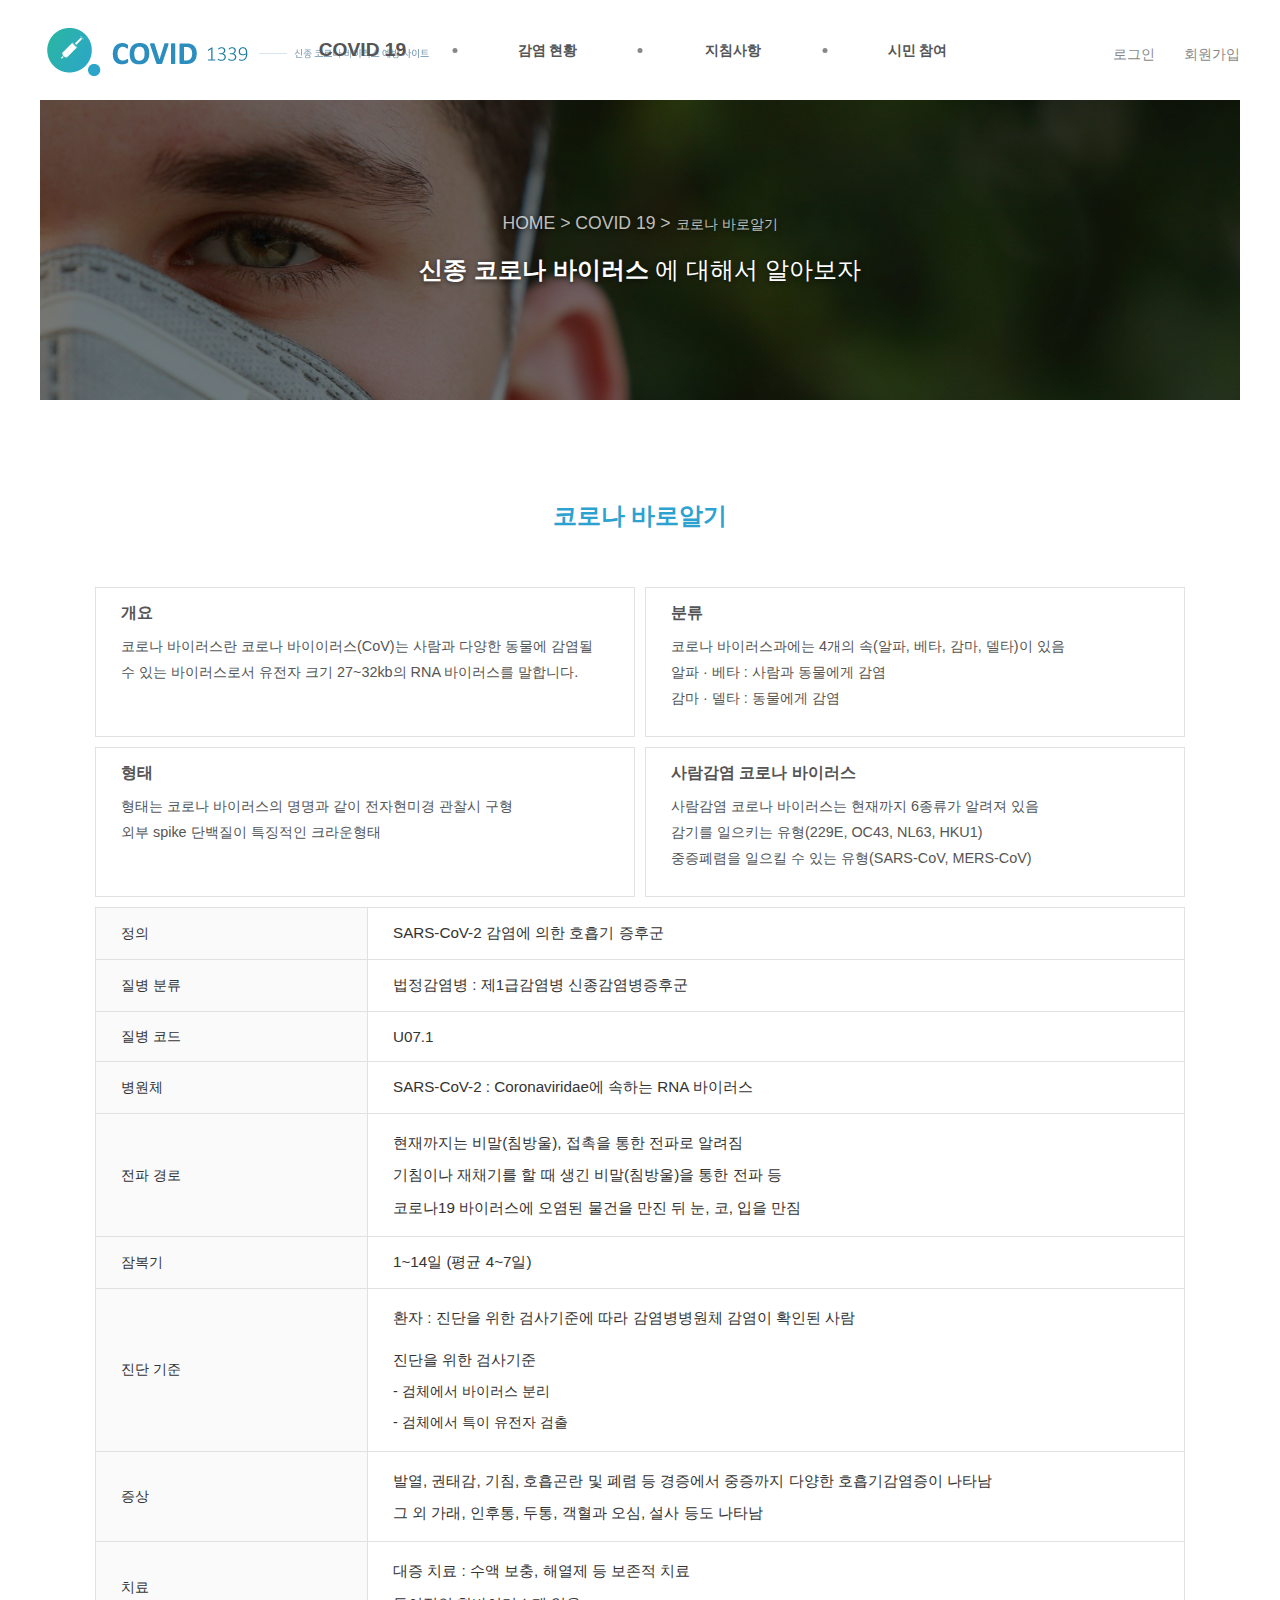
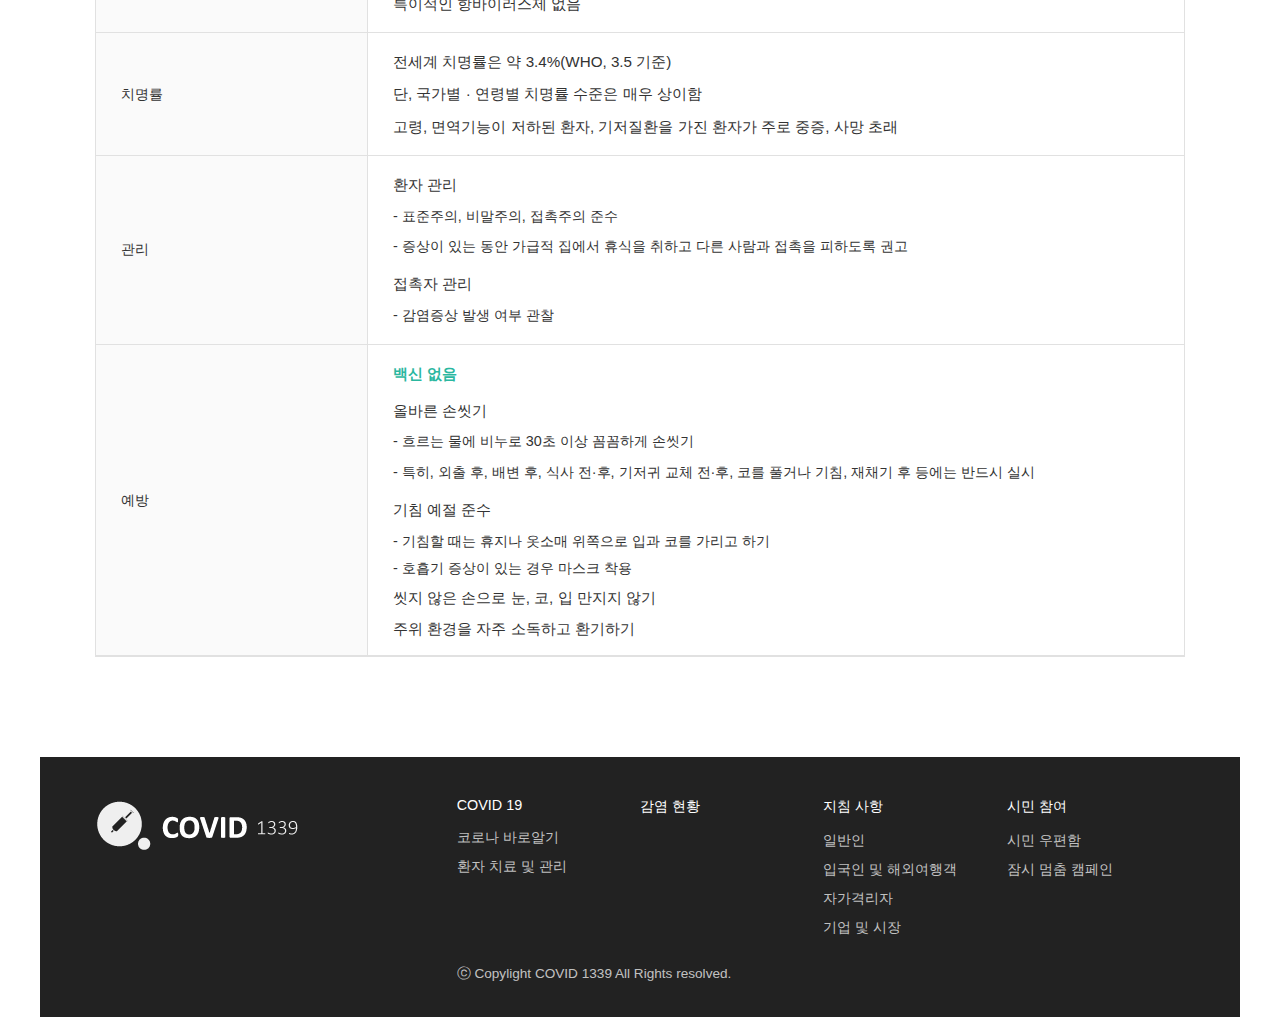
==== sub1.html @ 8b65b6c4 "add sub pages" ====
<!--
    # 디자인 콘셉
    가독성이 높고 세련된 디자인

-->


<!DOCTYPE html>
<html lang="en">
<head>
    <meta charset="UTF-8">
    <meta name="viewport" content="width=device-width, initial-scale=1.0">
    <title>COVID 1339 | 신종 코로나 바이러스</title>
    <link rel="stylesheet" href="css/style.css">
    <link rel="icon" href="images/Slogo.png">
</head>
<body>
    <!-- HEADER -->
    <header class="index">
        <div class="wrap h-100 d-flex justify-content-between align-items-center">
            <a class="logo" href="index.html">
                <img src="./images/logo.png" alt="COVID 1339">
            </a>
            <nav class="position-center">
                <div class="nav-item">
                    <a href="sub1.html" class="fx-3">COVID 19</a>
                    <div class="sub">
                        <a href="sub1.html">코로나 바로알기</a>
                        <a href="sub2.html">환자 치료 및 관리</a>
                    </div>
                </div>
                <div class="nav-circle"></div>
                <div class="nav-item">
                    <a href="#">감염 현황</a>
                </div>
                <div class="nav-circle"></div>
                <div class="nav-item">
                    <a href="#">지침사항</a>
                    <div class="sub">
                        <a href="#">일반인</a>
                        <a href="#">입국인 및 해외여행객</a>
                        <a href="#">자가격리자</a>
                        <a href="#">기업 및 시장</a>
                    </div>
                </div>
                <div class="nav-circle"></div>
                <div class="nav-item">
                    <a href="#">시민 참여</a>
                    <div class="sub">
                        <a href="#">시민 우편함</a>
                        <a href="#">잠시 멈춤 캠페인</a>
                    </div>
                </div>
            </nav>
            <div class="auth-area text-white fx-n2">
                <a href="#" class="mr-4">로그인</a>
                <a href="#">회원가입</a>
            </div>
        </div>
    </header>
    <!-- /HEADER -->
    <div class="wrap">
        <!-- VISUAL -->
        <div class="visual sub">
            <div class="images">
                <img class="fit-cover" src="./images/visual-md-1.png" alt="image">
            </div>
            <div class="position-center text-center">
                <p class="text-pale-white fx-2 text-shadow">HOME > COVID 19 > <span class="fx-n2 text-pale-white">코로나 바로알기</span></p>
                <p class="text-white font-weight-lighter fx-5 mt-2 text-shadow">
                    <span class="font-weight-bold text-white fx-5">신종 코로나 바이러스</span>
                    에 대해서 알아보자
                </p>
            </div>
        </div>
        <!-- /VISUAL -->
        <!-- ABOUT -->
        <div class="about">
            <div class="container padding">
                <div>
                    <div class="fx-5 text-black text-center">
                        <span class="font-weight-bolder text-blue">코로나 바로알기</span>
                    </div>
                    <div class="mt-5 row">
                        <div class="col-6 p-1">
                            <div class="border border-pale-white py-3 px-4 hx-150">
                                <span class="fx-1 text-pale-black font-weight-bold">개요</span>
                                <p class="text-pale-black fx-n2 mt-2 mb-3">
                                    코로나 바이러스란 코로나 바이이러스(CoV)는 사람과 다양한 동물에 감염될 수 있는 
                                    바이러스로서 유전자 크기 27~32kb의 RNA 바이러스를 말합니다.
                                </p>
                            </div>
                        </div>
                        <div class="col-6 p-1">
                            <div class="border border-pale-white py-3 px-4 hx-150">
                                <span class="fx-1 text-pale-black font-weight-bold">분류</span>
                                <p class="text-pale-black fx-n2 mt-2">코로나 바이러스과에는 4개의 속(알파, 베타, 감마, 델타)이 있음</p>
                                <p class="text-pale-black fx-n2">알파 · 베타 : 사람과 동물에게 감염</p>
                                <p class="text-pale-black fx-n2">감마 · 델타 : 동물에게 감염</p>
                            </div>
                        </div>
                        <div class="col-6 p-1">
                            <div class="border border-pale-white py-3 px-4 hx-150">
                                <span class="fx-1 text-pale-black font-weight-bold">형태</span>
                                <p class="text-pale-black fx-n2 mt-2">형태는 코로나 바이러스의 명명과 같이 전자현미경 관찰시 구형</p>
                                <p class="text-pale-black fx-n2">외부 spike 단백질이 특징적인 크라운형태</p>
                            </div>
                        </div>
                        <div class="col-6 p-1">
                            <div class="border border-pale-white py-3 px-4 hx-150">
                                <span class="fx-1 text-pale-black font-weight-bold">사람감염 코로나 바이러스</span>
                                <p class="text-pale-black fx-n2 mt-2">사람감염 코로나 바이러스는 현재까지 6종류가 알려져 있음</p>
                                <p class="text-pale-black fx-n2">감기를 일으키는 유형(229E, OC43, NL63, HKU1)</p>
                                <p class="text-pale-black fx-n2">중증폐렴을 일으킬 수 있는 유형(SARS-CoV, MERS-CoV)</p>
                            </div>
                        </div>
                    </div>
                </div>
                <div class="row mt-1 mx-1 border border-pale-white">
                    <div class="bg-muted fx-n2 col-3 py-3 px-4 border-pale-white d-flex align-items-center border-bottom border-right text-center">정의</div>
                    <div class="fx-n1 col-9 py-3 px-4 border-pale-white d-flex align-items-center border-bottom">SARS-CoV-2 감염에 의한 호흡기 증후군</div>
                    <div class="bg-muted fx-n2 col-3 py-3 px-4 border-pale-white d-flex align-items-center border-bottom border-right text-center">질병 분류</div>
                    <div class="fx-n1 col-9 py-3 px-4 border-pale-white d-flex align-items-center border-bottom">법정감염병 : 제1급감염병 신종감염병증후군</div>
                    <div class="bg-muted fx-n2 col-3 py-3 px-4 border-pale-white d-flex align-items-center border-bottom border-right text-center">질병 코드</div>
                    <div class="fx-n1 col-9 py-3 px-4 border-pale-white d-flex align-items-center border-bottom">U07.1</div>
                    <div class="bg-muted fx-n2 col-3 py-3 px-4 border-pale-white d-flex align-items-center border-bottom border-right text-center">병원체</div>
                    <div class="fx-n1 col-9 py-3 px-4 border-pale-white d-flex align-items-center border-bottom">SARS-CoV-2 : Coronaviridae에 속하는 RNA 바이러스</div>
                    <div class="bg-muted fx-n2 col-3 py-3 px-4 border-pale-white d-flex align-items-center border-bottom border-right text-center">전파 경로</div>
                    <div class="fx-n1 col-9 py-3 px-4 border-pale-white d-flex align-items-center border-bottom">
                        <div>
                            <p>현재까지는 비말(침방울), 접촉을 통한 전파로 알려짐</p>
                            <p class="mt-1">기침이나 재채기를 할 때 생긴 비말(침방울)을 통한 전파 등</p>
                            <p class="mt-1">코로나19 바이러스에 오염된 물건을 만진 뒤 눈, 코, 입을 만짐</p>
                        </div>
                    </div>
                    <div class="bg-muted fx-n2 col-3 py-3 px-4 border-pale-white d-flex align-items-center border-bottom border-right text-center">잠복기</div>
                    <div class="fx-n1 col-9 py-3 px-4 border-pale-white d-flex align-items-center border-bottom">1~14일 (평균 4~7일)</div>
                    <div class="bg-muted fx-n2 col-3 py-3 px-4 border-pale-white d-flex align-items-center border-bottom border-right text-center">진단 기준</div>
                    <div class="fx-n1 col-9 py-3 px-4 border-pale-white d-flex align-items-center border-bottom">
                        <div>
                            <p>환자 : 진단을 위한 검사기준에 따라 감염병병원체 감염이 확인된 사람</p>
                            <p class="mt-3">진단을 위한 검사기준</p>
                            <p class="mt-1 fx-n2">- 검체에서 바이러스 분리</p>
                            <p class="mt-1 fx-n2">- 검체에서 특이 유전자 검출</p>
                        </div>
                    </div>
                    <div class="bg-muted fx-n2 col-3 py-3 px-4 border-pale-white d-flex align-items-center border-bottom border-right text-center">증상</div>
                    <div class="fx-n1 col-9 py-3 px-4 border-pale-white d-flex align-items-center border-bottom">
                        <div>
                            <p>발열, 권태감, 기침, 호흡곤란 및 폐렴 등 경증에서 중증까지 다양한 호흡기감염증이 나타남</p>
                            <p class="mt-1">그 외 가래, 인후통, 두통, 객혈과 오심, 설사 등도 나타남</p>
                        </div>
                    </div>
                    <div class="bg-muted fx-n2 col-3 py-3 px-4 border-pale-white d-flex align-items-center border-bottom border-right text-center">치료</div>
                    <div class="fx-n1 col-9 py-3 px-4 border-pale-white d-flex align-items-center border-bottom">
                        <div>
                            <p>대증 치료 : 수액 보충, 해열제 등 보존적 치료</p>
                            <p class="mt-1">특이적인 항바이러스제 없음</p>
                        </div>
                    </div>
                    <div class="bg-muted fx-n2 col-3 py-3 px-4 border-pale-white d-flex align-items-center border-bottom border-right text-center">치명률</div>
                    <div class="fx-n1 col-9 py-3 px-4 border-pale-white d-flex align-items-center border-bottom">
                        <div>
                            <p>전세계 치명률은 약 3.4%(WHO, 3.5 기준)</p>
                            <p class="mt-1">단, 국가별 · 연령별 치명률 수준은 매우 상이함</p>
                            <p class="mt-1">고령, 면역기능이 저하된 환자, 기저질환을 가진 환자가 주로 중증, 사망 초래</p>
                        </div>
                    </div>
                    <div class="bg-muted fx-n2 col-3 py-3 px-4 border-pale-white d-flex align-items-center border-bottom border-right text-center">관리</div>
                    <div class="fx-n1 col-9 py-3 px-4 border-pale-white d-flex align-items-center border-bottom">
                        <div>
                            <p>환자 관리</p>
                            <p class="fx-n2 mt-1">- 표준주의, 비말주의, 접촉주의 준수</p>
                            <p class="fx-n2 mt-1">- 증상이 있는 동안 가급적 집에서 휴식을 취하고 다른 사람과 접촉을 피하도록 권고</p>
                            <p class="mt-2">접촉자 관리</p>
                            <p class="fx-n2 mt-1">- 감염증상 발생 여부 관찰</p>
                        </div>
                    </div>
                    <div class="bg-muted fx-n2 col-3 py-3 px-4 border-pale-white d-flex align-items-center border-bottom border-right text-center">예방</div>
                    <div class="fx-n1 col-9 py-3 px-4 border-pale-white d-flex align-items-center border-bottom">
                        <div>
                            <p class="font-weight-bold text-green">백신 없음</p>
                            <p class="mt-2">올바른 손씻기</p>                        
                            <p class="mt-1 fx-n2">- 흐르는 물에 비누로 30초 이상 꼼꼼하게 손씻기</p>
                            <p class="mt-1 fx-n2">- 특히, 외출 후, 배변 후, 식사 전·후, 기저귀 교체 전·후, 코를 풀거나 기침, 재채기 후 등에는 반드시 실시</p>
                            <p class="mt-2">기침 예절 준수</p>
                            <p class="mt-1 fx-n2">- 기침할 때는 휴지나 옷소매 위쪽으로 입과 코를 가리고 하기</p>
                            <div class="mt-1 fx-n2">- 호흡기 증상이 있는 경우 마스크 착용</div>
                            <div class="mt-2">씻지 않은 손으로 눈, 코, 입 만지지 않기</div>
                            <div class="mt-2">주위 환경을 자주 소독하고 환기하기</div>
                        </div>
                    </div>
                </div>
            </div>
        </div>
        <!-- /ABOUT -->
        <!-- FOOTER -->
        <footer>
            <div class="container">
                <div class="row align-items-start">
                    <div class="col-4">
                        <img src="./images/Wlogo.png" alt="COVID 1339">
                    </div>
                    <div class="col-8">
                        <div class="d-flex fx-n2 text-pale-white">
                            <div class="col-3">
                                <div class="text-white">COVID 19</div>
                                <div class="text-pale-white mt-3"> 
                                    <a href="sub1.html">코로나 바로알기</a>
                                </div>
                                <div class="text-pale-white mt-2"> 
                                    <a href="sub2.html">환자 치료 및 관리</a>
                                </div>
                            </div>
                            <div class="col-3">
                                <div class="text-white">감염 현황</div>
                            </div>
                            <div class="col-3">
                                <div class="text-white">지침 사항</div>
                                <div class="text-pale-white mt-3"> 
                                    <a href="#">일반인</a>
                                </div>
                                <div class="text-pale-white mt-2"> 
                                    <a href="#">입국인 및 해외여행객</a>
                                </div>
                                <div class="text-pale-white mt-2"> 
                                    <a href="#">자가격리자</a>
                                </div>
                                <div class="text-pale-white mt-2"> 
                                    <a href="#">기업 및 시장</a>
                                </div>
                            </div>
                            <div class="col-3">
                                <div class="text-white">시민 참여</div>
                                <div class="text-pale-white mt-3"> 
                                    <a href="#">시민 우편함</a>
                                </div>
                                <div class="text-pale-white mt-2"> 
                                    <a href="#">잠시 멈춤 캠페인</a>
                                </div>
                            </div>
                        </div>
                        <p class="text-pale-white mt-4 fx-n3">ⓒ Copylight COVID 1339 All Rights resolved.</p>
                    </div>
                </div>
            </div>
        </footer>
        <!-- /FOOTER -->
    </div>
</body>
</html>
---- css/style.css ----
@charset "UTF-8";

* {
    margin: 0;
    padding: 0;
    box-sizing: border-box;
    font-family: "Calibri", "나눔고딕", sans-serif;
    color: #333;
}
ol, ul { list-style: none; }
a, label, button { cursor: pointer; }
a, a:hover { color: inherit; text-decoration: none; }
p { word-break: keep-all; line-height: 1.8em; }
hr { width: 100%; height: 1px; border: none; background: #ddd; }

.wrap { max-width: calc(100% - 80px); margin: 0 auto; }
.container { max-width: 1140px; margin: 0 auto; padding: 0 20px; }
.padding { padding-top: 100px; padding-bottom: 100px; }

/* HEADER */

header {
    width: 100%;
    height: 100px;
    z-index: 100;
    padding-top: 10px;
    background-color: #fff;
    position: relative;
}

nav {
    display: flex;
    align-items: center;
    height: 100%;
}

nav .nav-circle {
    width: 5px;
    height: 5px;
    border-radius: 50%;
    background: #888;
}

nav .nav-item {
    width: 180px;
    height: 100%;
    position: relative;
    display: flex;
    justify-content: center;
    align-items: center;
    cursor: pointer;
}

nav .nav-item > a {
    font-size: 0.9rem;
    color: #555;
    position: relative;
    transition: color 0.3s;
    font-weight: bold;
}

nav .nav-item > a::after {
    content: '';
    position: absolute;
    left: 50%;
    top: 100%;
    transform: translateX(-50%);
    width: 0;
    height: 2px;
    margin-top: 5px;
    background-color: #2ca2d1;
    transition: width 0.3s;
}

nav .sub {
    background-color: #fff;
    position: absolute;
    left: calc(50% - 90px);
    top: calc(100% + 20px);
    width: 100%;
    display: flex;
    flex-direction: column;
    transform: translateY(-20px);
    opacity: 0;
    pointer-events: none;
    transition: 0.2s;
}
nav .sub::before {
    content: '';
    position: absolute;
    left: 0;
    top: -20px;
    height: 20px;
    width: 100%;
}
nav .sub::after {
    content: '';
    position: absolute;
    left: 50%;
    top: -5px;
    z-index: -1;
    width: 10px;
    height: 10px;
    background-color: #fff;
    transform: rotate(45deg);
    transform-origin: center center;
}

nav .sub a {
    display: inline-block;
    width: 100%;
    height: 55px;
    line-height: 55px;
    font-size: 0.85rem;
    text-align: center;
    color: #555;
}
nav .sub a:not(:first-child) { border-top: 1px solid #eee; }

.nav-item:hover > a { color: #2ca2d1; }
.nav-item:hover > a::after { width: 100%; }
.nav-item:hover .sub {
    transform: translateY(0);
    opacity: 1;
    transition: 0.3s;
    pointer-events: all;
}
.sub a:hover {
    background-color: #f8f8f8;
    color: #2ca2d1;
}



.auth-area a {
    color: #888;
    font-size: 0.85rem;
}

.auth-area a:hover { color: #333; }

/* /HEADER */

/* VISUAL */
.visual {
    position: relative;
    width: 100%;
    height: 500px;
    overflow: hidden;
}

.visual.sub {
    height: 300px;
}

/* VISUAL - images */

.visual .images img::before {
    content: '';
    position: absolute;
    left: 0;
    top: 0;
    width: 100%;
    height: 100px;
    filter: blur(10px);
}

.visual .images, .visual .images img {
    position: absolute;
    width: 100%; height: 100%;
    left: 0; top: 0;
}

.visual .images {
    background-color: #000;
    filter: brightness(50%);
}

.visual .images img {
    object-fit: cover;
    object-position: center top;
}

/* VISUAL - texts */

.visual .texts {
    position: relative;
    left: 0;
    top: 50%;
    transform: translateY(-50%);
    text-align: center;
    height: 10rem;
    overflow: hidden;
}

.visual .text-group {
    position: absolute;
    width: 100%;
    height: 100%;
}

.visual p {
    line-height: 1.7em;
}

/* VISUAL - buttons */
.visual .buttons {
    width: calc(8px * 3 + 20px * 2);
    display: flex;
    justify-content: space-between;
    align-items: center;
    position: absolute;
    left: 50%;
    bottom: 50px;
    transform: translateX(-50%);
}

.visual .buttons button {
    position: relative;
    width: 8px;
    height: 8px;
    border-radius: 50%;
    border: 1px solid #fffa;
    background-color: transparent;
}

.visual .buttons button::after {
    content: '';
    position: absolute;
    left: 50%;
    top: 50%;
    transform: translate(-50%, -50%);
    width: 8px;
    height: 8px;
    border-radius: 50%;
    border: 1px solid #fffa;
    opacity: 0;
    transition: 0.4s;
}

.visual .buttons button.active {
    background-color: #fff;
    border: none;
}

.visual .buttons button.active::after {
    opacity: 1;
    width: 25px;
    height: 25px;
}

/* /VISUAL */

/* FOOTER */

footer {
    padding: 40px 0 30px;
    background-color: #222;
}

/* /FOOTER */


/* COMMON */
.pre-line { white-space: pre-line; }
.normal-line { white-space: normal; }

.fit-cover { object-fit: cover; }
.fit-contain { object-fit: contain; }

.float-left { float: left; }
.float-right { float: right; }
.clear-both { clear: both; }

.position-absolute { position: absolute; }
.position-relative { position: relative; }
.position-center { position: absolute; left: 50%; top: 50%; transform: translate(-50%, -50%) }

.d-none { display: none; }
.d-block { display: block; }
.d-inline-block { display: inline-block; }
.d-inline-flex { display: inline-flex; }

.d-flex { display: flex; }
.justify-content-center { justify-content: center; }
.justify-content-between { justify-content: space-between; }
.justify-content-around { justify-content: space-around; }
.align-items-start { align-items: flex-start; }
.align-items-center { align-items: center; }
.align-items-end { align-items: flex-end; }

.flex-wrap { flex-wrap : wrap; }
.flex-row-reverse { flex-direction: row-reverse; }
.flex-column { flex-direction: column; }

.flex-center {
    display: flex; justify-content: center; align-items: center;
}

.text-left { text-align: left; }
.text-center { text-align: center; }
.text-right { text-align: right; }

.text-shadow { text-shadow: 0 1px 5px #000a; }

.border { border: 1px solid; }
.border-top { border-top: 1px solid #555; }
.border-bottom { border-bottom: 1px solid #555; }
.border-left { border-left: 1px solid #555; }
.border-right { border-right: 1px solid #555; }

.bg-white { background-color: #fff; }
.bg-black { background-color: #333; }
.bg-pale-white { background-color: #fafafa; }
.bg-pale-black { background-color: #555; }
.bg-muted { background-color: #fafafa; }
.bg-blue { background-color: #2ca2d1; }
.bg-green { background-color: #2ab79f; }

.text-white { color: #fff; }
.text-black { color: #333; }
.text-pale-white { color: #fffb; }
.text-pale-black { color: #555; }
.text-muted { color: #aaa; }
.text-blue { color: #2ca2d1; }
.text-green { color: #2ab79f; }

.border-white { border-color: #fff; }
.border-black { border-color: #333; }
.border-pale-white { border-color: #e1e1e1; }
.border-pale-black { border-color: #555; }
.border-muted { border-color: #888; }
.border-blue { border-color: #2ca2d1; }
.border-green { border-color: #2ab79f; }

.font-weight-bolder { font-weight: bolder; }
.font-weight-bold { font-weight: bold; }
.font-weight-lighter { font-weight: lighter; }


.wx-30 { width: 30px; }
.wx-40 { width: 40px; }
.wx-50 { width: 50px; }
.wx-60 { width: 60px; }
.wx-80 { width: 80px; }
.wx-100 { width: 100px; }
.wx-200 { width: 200px; }
.wx-300 { width: 300px; }
.wx-400 { width: 400px; }
.wx-500 { width: 500px; }

.hx-30 { height: 30px; }
.hx-40 { height: 40px; }
.hx-50 { height: 50px; }
.hx-60 { height: 60px; }
.hx-80 { height: 80px; }
.hx-100 { height: 100px; }
.hx-150 { height: 150px; }
.hx-200 { height: 200px; }
.hx-300 { height: 300px; }
.hx-400 { height: 400px; }
.hx-500 { height: 500px; }

.w-100 { width: 100%; }
.h-100 { height: 100%; }

.fx-n4 { font-size: 0.8rem!important; }
.fx-n3 { font-size: 0.85rem!important; }
.fx-n2 { font-size: 0.9rem!important; }
.fx-n1 { font-size: 0.95rem!important; }

.fx-1 { font-size: 1rem!important; }
.fx-2 { font-size: 1.1rem!important; }
.fx-3 { font-size: 1.2rem!important; }
.fx-4 { font-size: 1.3rem!important; }
.fx-5 { font-size: 1.5rem!important; }
.fx-6 { font-size: 1.7rem!important; }
.fx-7 { font-size: 2rem!important; }
.fx-8 { font-size: 2.5rem!important; }
.fx-9 { font-size: 3rem!important; }


.m-0 { margin: 0!important; }
.m-1 { margin: 5px!important; }
.m-2 { margin: 10px!important; }
.m-3 { margin: 15px!important; }
.m-4 { margin: 25px!important; }
.m-5 { margin: 50px!important; }

.my-0 { margin-top: 0!important; margin-bottom: 0!important; }
.my-1 { margin-top: 5px!important; margin-bottom: 5px!important; }
.my-2 { margin-top: 10px!important; margin-bottom: 10px!important; }
.my-3 { margin-top: 15px!important; margin-bottom: 15px!important; }
.my-4 { margin-top: 25px!important; margin-bottom: 25px!important; }
.my-5 { margin-top: 50px!important; margin-bottom: 50px!important; }

.mx-auto { margin: 0 auto!important; }
.mx-0 { margin-right: 0!important; margin-left: 0!important; }
.mx-1 { margin-right: 5px!important; margin-left: 5px!important; }
.mx-2 { margin-right: 10px!important; margin-left: 10px!important; }
.mx-3 { margin-right: 15px!important; margin-left: 15px!important; }
.mx-4 { margin-right: 25px!important; margin-left: 25px!important; }
.mx-5 { margin-right: 50px!important; margin-left: 50px!important; }

.mt-0 { margin-top: 0!important; }
.mt-1 { margin-top: 5px!important; }
.mt-2 { margin-top: 10px!important; }
.mt-3 { margin-top: 15px!important; }
.mt-4 { margin-top: 25px!important; }
.mt-5 { margin-top: 50px!important; }

.ml-0 { margin-left: 0!important; }
.ml-1 { margin-left: 5px!important; }
.ml-2 { margin-left: 10px!important; }
.ml-3 { margin-left: 15px!important; }
.ml-4 { margin-left: 25px!important; }
.ml-5 { margin-left: 50px!important; }

.mb-0 { margin-bottom: 0!important; }
.mb-1 { margin-bottom: 5px!important; }
.mb-2 { margin-bottom: 10px!important; }
.mb-3 { margin-bottom: 15px!important; }
.mb-4 { margin-bottom: 25px!important; }
.mb-5 { margin-bottom: 50px!important; }

.mr-0 { margin-right: 0!important; }
.mr-1 { margin-right: 5px!important; }
.mr-2 { margin-right: 10px!important; }
.mr-3 { margin-right: 15px!important; }
.mr-4 { margin-right: 25px!important; }
.mr-5 { margin-right: 50px!important; }


.p-0 { padding: 0!important; }
.p-1 { padding: 5px!important; }
.p-2 { padding: 10px!important; }
.p-3 { padding: 15px!important; }
.p-4 { padding: 25px!important; }
.p-5 { padding: 50px!important; }

.py-0 { padding-top: 0!important; padding-bottom: 0!important; }
.py-1 { padding-top: 5px!important; padding-bottom: 5px!important; }
.py-2 { padding-top: 10px!important; padding-bottom: 10px!important; }
.py-3 { padding-top: 15px!important; padding-bottom: 15px!important; }
.py-4 { padding-top: 25px!important; padding-bottom: 25px!important; }
.py-5 { padding-top: 50px!important; padding-bottom: 50px!important; }

.px-auto { padding: 0 auto!important; }
.px-0 { padding-right: 0!important; padding-left: 0!important; }
.px-1 { padding-right: 5px!important; padding-left: 5px!important; }
.px-2 { padding-right: 10px!important; padding-left: 10px!important; }
.px-3 { padding-right: 15px!important; padding-left: 15px!important; }
.px-4 { padding-right: 25px!important; padding-left: 25px!important; }
.px-5 { padding-right: 50px!important; padding-left: 50px!important; }

.pt-0 { padding-top: 0!important; }
.pt-1 { padding-top: 5px!important; }
.pt-2 { padding-top: 10px!important; }
.pt-3 { padding-top: 15px!important; }
.pt-4 { padding-top: 25px!important; }
.pt-5 { padding-top: 50px!important; }

.pl-0 { padding-left: 0!important; }
.pl-1 { padding-left: 5px!important; }
.pl-2 { padding-left: 10px!important; }
.pl-3 { padding-left: 15px!important; }
.pl-4 { padding-left: 25px!important; }
.pl-5 { padding-left: 50px!important; }

.pb-0 { padding-bottom: 0!important; }
.pb-1 { padding-bottom: 5px!important; }
.pb-2 { padding-bottom: 10px!important; }
.pb-3 { padding-bottom: 15px!important; }
.pb-4 { padding-bottom: 25px!important; }
.pb-5 { padding-bottom: 50px!important; }

.pr-0 { padding-right: 0!important; }
.pr-1 { padding-right: 5px!important; }
.pr-2 { padding-right: 10px!important; }
.pr-3 { padding-right: 15px!important; }
.pr-4 { padding-right: 25px!important; }
.pr-5 { padding-right: 50px!important; }


.row { display: flex; flex-wrap: wrap; }

.col-1 { flex: calc(1 * 100% / 12); max-width: calc(1 * 100% / 12); }
.col-2 { flex: calc(2 * 100% / 12); max-width: calc(2 * 100% / 12); }
.col-3 { flex: calc(3 * 100% / 12); max-width: calc(3 * 100% / 12); }
.col-4 { flex: calc(4 * 100% / 12); max-width: calc(4 * 100% / 12); }
.col-5 { flex: calc(5 * 100% / 12); max-width: calc(5 * 100% / 12); }
.col-6 { flex: calc(6 * 100% / 12); max-width: calc(6 * 100% / 12); }
.col-7 { flex: calc(7 * 100% / 12); max-width: calc(7 * 100% / 12); }
.col-8 { flex: calc(8 * 100% / 12); max-width: calc(8 * 100% / 12); }
.col-9 { flex: calc(9 * 100% / 12); max-width: calc(9 * 100% / 12); }
.col-10 { flex: calc(10 * 100% / 12); max-width: calc(10 * 100% / 12); }
.col-11 { flex: calc(11 * 100% / 12); max-width: calc(11 * 100% / 12); }
.col-12 { flex: calc(12 * 100% / 12); max-width: calc(12 * 100% / 12); }


/* /COMMON */


/* Mobile */

@media(max-width: 992px) {
    .wrap { max-width: 100%; margin: 0 auto; }
}
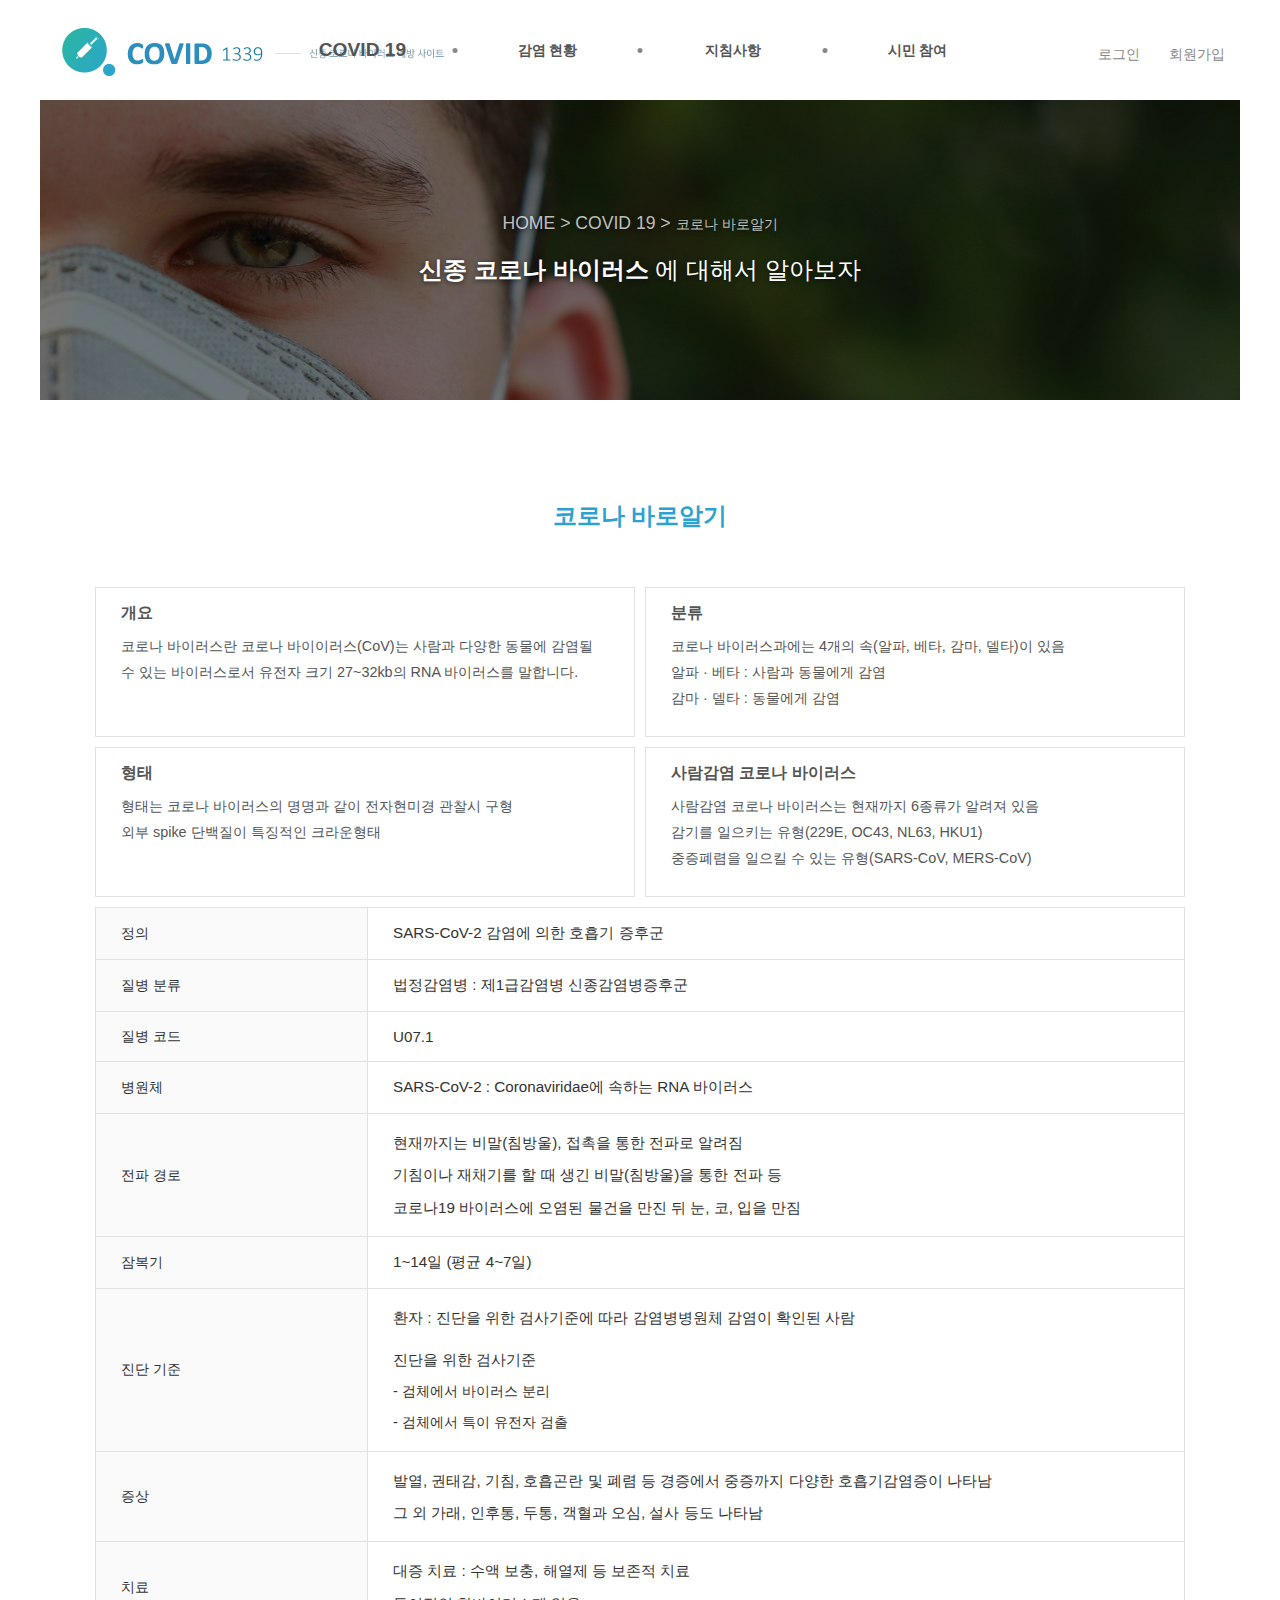
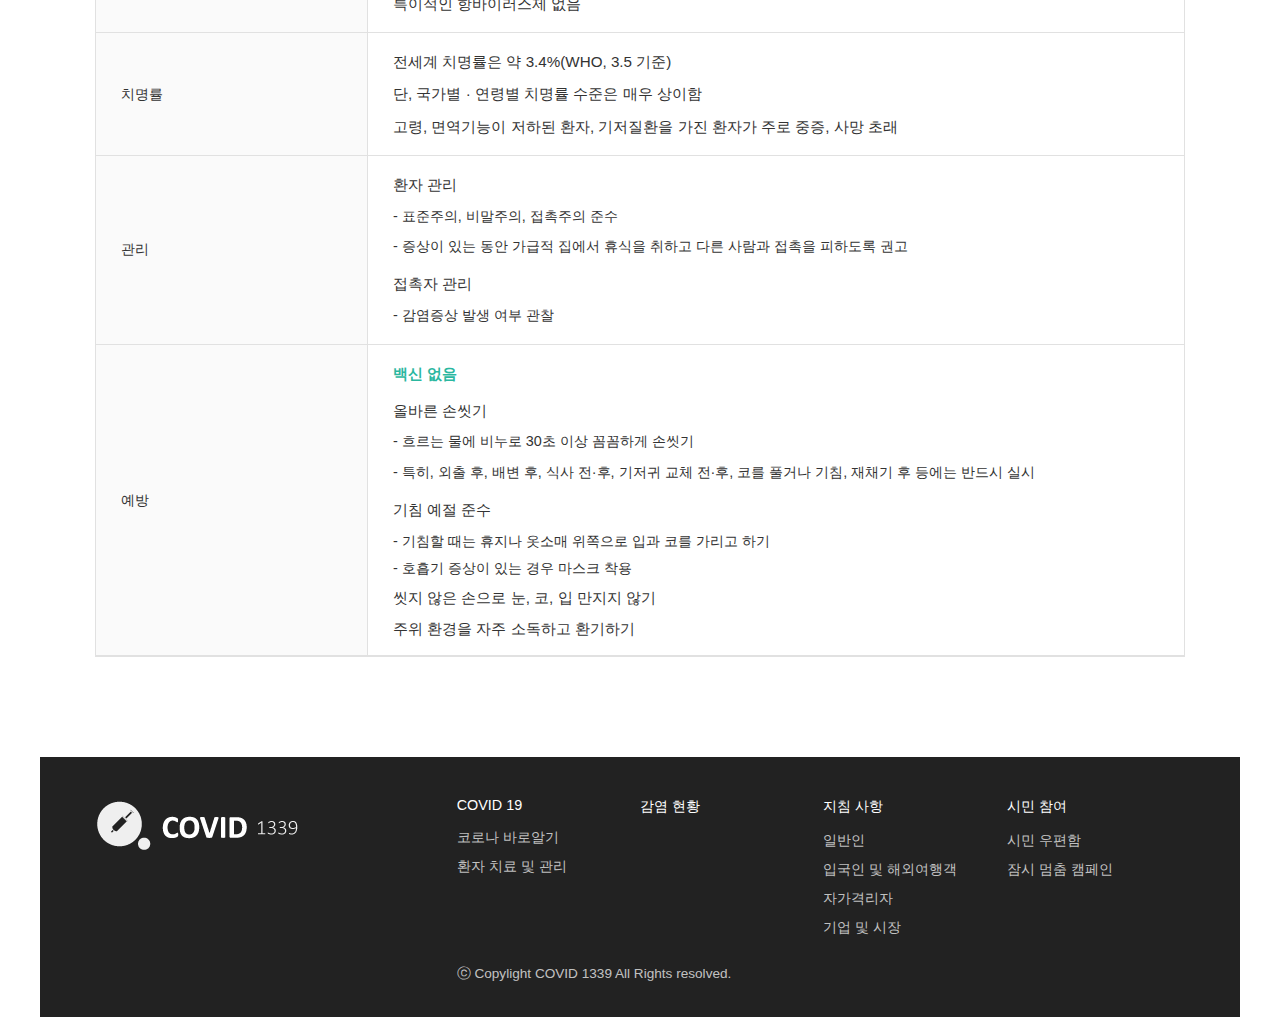
==== commit 139ed6b5: "add mobile-nav" ====
--- a/sub1.html
+++ b/sub1.html
@@ -16,12 +16,13 @@
 </head>
 <body>
     <!-- HEADER -->
+    <input type="checkbox" id="nav-open" hidden>
     <header class="index">
-        <div class="wrap h-100 d-flex justify-content-between align-items-center">
+        <div class="wrap h-100 d-flex justify-content-between align-items-center px-3">
             <a class="logo" href="index.html">
                 <img src="./images/logo.png" alt="COVID 1339">
             </a>
-            <nav class="position-center">
+            <nav class="position-center d-sm-none">
                 <div class="nav-item">
                     <a href="sub1.html" class="fx-3">COVID 19</a>
                     <div class="sub">
@@ -52,10 +53,47 @@
                     </div>
                 </div>
             </nav>
-            <div class="auth-area text-white fx-n2">
+            <div class="auth-area text-white fx-n2 d-sm-none">
                 <a href="#" class="mr-4">로그인</a>
                 <a href="#">회원가입</a>
             </div>
+            <div class="m-nav d-none d-sm-block">
+                <div class="nav-item has-sub">
+                    <a href="sub1.html" class="fx-3">COVID 19</a>
+                    <div class="sub">
+                        <a href="sub1.html">코로나 바로알기</a>
+                        <a href="sub2.html">환자 치료 및 관리</a>
+                    </div>
+                </div>
+                <div class="nav-item">
+                    <a href="#">감염 현황</a>
+                </div>
+                <div class="nav-item has-sub">
+                    <a href="#">지침사항</a>
+                    <div class="sub">
+                        <a href="#">일반인</a>
+                        <a href="#">입국인 및 해외여행객</a>
+                        <a href="#">자가격리자</a>
+                        <a href="#">기업 및 시장</a>
+                    </div>
+                </div>
+                <div class="nav-item has-sub">
+                    <a href="#">시민 참여</a>
+                    <div class="sub">
+                        <a href="#">시민 우편함</a>
+                        <a href="#">잠시 멈춤 캠페인</a>
+                    </div>
+                </div>
+                <div class="m-auth-area text-white fx-n2 d-sm-none">
+                    <a href="#" class="mr-4">로그인</a>
+                    <a href="#">회원가입</a>
+                </div>
+            </div>
+            <label for="nav-open" class="btn-menu d-none d-sm-block">
+                <span class="d-block"></span>
+                <span class="d-block"></span>
+                <span class="d-block"></span>
+            </label>
         </div>
     </header>
     <!-- /HEADER -->
--- a/css/style.css
+++ b/css/style.css
@@ -117,15 +117,15 @@
 }
 nav .sub a:not(:first-child) { border-top: 1px solid #eee; }
 
-.nav-item:hover > a { color: #2ca2d1; }
-.nav-item:hover > a::after { width: 100%; }
-.nav-item:hover .sub {
+nav .nav-item:hover > a { color: #2ca2d1; }
+nav .nav-item:hover > a::after { width: 100%; }
+nav .nav-item:hover .sub {
     transform: translateY(0);
     opacity: 1;
     transition: 0.3s;
     pointer-events: all;
 }
-.sub a:hover {
+nav .sub a:hover {
     background-color: #f8f8f8;
     color: #2ca2d1;
 }
@@ -259,6 +259,100 @@
 }
 
 /* /FOOTER */
+
+
+/* MOBILE */
+
+.btn-menu {
+    position: relative;
+    display: inline-block;
+    width: 64px;
+    height: 64px;
+    transition: 0.3s;
+}
+
+.btn-menu span {
+    width: 50%;
+    height: 1px;
+    position: absolute;
+    left: 50%;
+    top: 50%;
+    transform: translate(-50%, -50%);
+    background-color: #2ca2d1;
+    transition: 0.3s;
+}
+
+.btn-menu span:nth-child(1) { margin-top: -10px; }
+.btn-menu span:nth-child(3) { margin-top: 10px; }
+
+
+.m-nav {
+    position: absolute;
+    left: 0;
+    top: 100%;
+    background-color: #fff;
+    width: 100%;
+    opacity: 0;
+    transform: translateY(-50px);
+    transition: 0.3s;
+    z-index: -1;
+}
+
+.m-nav .nav-item a {
+    border-top: 1px solid #eee;
+    white-space: nowrap;
+    color: #555;
+}
+
+.m-nav .nav-item a:hover {
+    background-color: #f8f8f8;
+    color: #2ca2d1;
+}
+
+.m-nav .nav-item > a {
+    display: inline-block;
+    width: 100%;
+    height: 50px;
+    line-height: 50px;
+    padding-left: 30px;
+}
+
+.m-nav .sub {
+    display: flex;
+    flex-direction: column;
+}
+
+.m-nav .sub a {
+    display: inline-block;
+    width: 100%;
+    height: 40px;
+    line-height: 40px;
+    padding-left: 50px;
+}
+
+.m-nav .m-auth-area {
+    height: 40px;
+    display: flex;
+    align-items: center;
+    padding: 0 30px;
+    border-top: 1px solid #eee;
+}
+
+.m-nav .m-auth-area a {
+    color: #555;
+}
+
+
+#nav-open:checked ~ header .btn-menu { transform: rotate(90deg); }
+#nav-open:checked ~ header .btn-menu span:nth-child(1) { transform: translate(-50%, -50%) rotate(45deg); margin-top: 0; }
+#nav-open:checked ~ header .btn-menu span:nth-child(2) { transform: translate(-50%, -50%) rotate(45deg); opacity: 0; }
+#nav-open:checked ~ header .btn-menu span:nth-child(3) { transform: translate(-50%, -50%) rotate(-45deg); margin-top: 0; }
+
+#nav-open:checked ~ header .m-nav { transform: translateY(0); opacity: 1; }
+
+
+
+/* /MOBILE */
 
 
 /* COMMON */
@@ -505,4 +599,247 @@
 
 @media(max-width: 992px) {
     .wrap { max-width: 100%; margin: 0 auto; }
+
+    header { height: 80px; }
+
+    .visual .texts { height: 13em; }
+
+    /* COMMON */
+    .pre-line-sm { white-space: pre-line; }
+    .normal-line-sm { white-space: normal; }
+
+    .fit-sm-cover { object-fit: cover; }
+    .fit-sm-contain { object-fit: contain; }
+
+    .float-sm-left { float: left; }
+    .float-sm-right { float: right; }
+    .clear-sm-both { clear: both; }
+
+    .position-sm-absolute { position: absolute; }
+    .position-sm-relative { position: relative; }
+    .position-sm-center { position: absolute; left: 50%; top: 50%; transform: translate(-50%, -50%) }
+
+    .d-sm-none { display: none; }
+    .d-sm-block { display: block; }
+    .d-sm-inline-block { display: inline-block; }
+    .d-sm-inline-flex { display: inline-flex; }
+
+    .d-sm-flex { display: flex; }
+    .justify-content-sm-center { justify-content: center; }
+    .justify-content-sm-between { justify-content: space-between; }
+    .justify-content-sm-around { justify-content: space-around; }
+    .align-items-sm-start { align-items: flex-start; }
+    .align-items-sm-center { align-items: center; }
+    .align-items-sm-end { align-items: flex-end; }
+
+    .flex-sm-wrap { flex-wrap : wrap; }
+    .flex-sm-row-reverse { flex-direction: row-reverse; }
+    .flex-sm-column { flex-direction: column; }
+
+    .flex-sm-center {
+        display: flex; justify-content: center; align-items: center;
+    }
+
+    .text-sm-left { text-align: left; }
+    .text-sm-center { text-align: center; }
+    .text-sm-right { text-align: right; }
+
+    .text-sm-shadow { text-shadow: 0 1px 5px #000a; }
+
+    .border-sm { border: 1px solid; }
+    .border-sm-top { border-top: 1px solid #555; }
+    .border-sm-bottom { border-bottom: 1px solid #555; }
+    .border-sm-left { border-left: 1px solid #555; }
+    .border-sm-right { border-right: 1px solid #555; }
+
+    .bg-sm-white { background-color: #fff; }
+    .bg-sm-black { background-color: #333; }
+    .bg-sm-pale-white { background-color: #fafafa; }
+    .bg-sm-pale-black { background-color: #555; }
+    .bg-sm-muted { background-color: #fafafa; }
+    .bg-sm-blue { background-color: #2ca2d1; }
+    .bg-sm-green { background-color: #2ab79f; }
+
+    .text-sm-white { color: #fff; }
+    .text-sm-black { color: #333; }
+    .text-sm-pale-white { color: #fffb; }
+    .text-sm-pale-black { color: #555; }
+    .text-sm-muted { color: #aaa; }
+    .text-sm-blue { color: #2ca2d1; }
+    .text-sm-green { color: #2ab79f; }
+
+    .border-sm-white { border-color: #fff; }
+    .border-sm-black { border-color: #333; }
+    .border-sm-pale-white { border-color: #e1e1e1; }
+    .border-sm-pale-black { border-color: #555; }
+    .border-sm-muted { border-color: #888; }
+    .border-sm-blue { border-color: #2ca2d1; }
+    .border-sm-green { border-color: #2ab79f; }
+
+    .font-weight-sm-bolder { font-weight: bolder; }
+    .font-weight-sm-bold { font-weight: bold; }
+    .font-weight-sm-lighter { font-weight: lighter; }
+
+
+    .wx-sm-30 { width: 30px; }
+    .wx-sm-40 { width: 40px; }
+    .wx-sm-50 { width: 50px; }
+    .wx-sm-60 { width: 60px; }
+    .wx-sm-80 { width: 80px; }
+    .wx-sm-100 { width: 100px; }
+    .wx-sm-200 { width: 200px; }
+    .wx-sm-300 { width: 300px; }
+    .wx-sm-400 { width: 400px; }
+    .wx-sm-500 { width: 500px; }
+
+    .hx-sm-30 { height: 30px; }
+    .hx-sm-40 { height: 40px; }
+    .hx-sm-50 { height: 50px; }
+    .hx-sm-60 { height: 60px; }
+    .hx-sm-80 { height: 80px; }
+    .hx-sm-100 { height: 100px; }
+    .hx-sm-150 { height: 150px; }
+    .hx-sm-200 { height: 200px; }
+    .hx-sm-300 { height: 300px; }
+    .hx-sm-400 { height: 400px; }
+    .hx-sm-500 { height: 500px; }
+
+    .w-sm-100 { width: 100%; }
+    .h-sm-100 { height: 100%; }
+
+    .fx-sm-n4 { font-size: 0.8rem!important; }
+    .fx-sm-n3 { font-size: 0.85rem!important; }
+    .fx-sm-n2 { font-size: 0.9rem!important; }
+    .fx-sm-n1 { font-size: 0.95rem!important; }
+
+    .fx-sm-1 { font-size: 1rem!important; }
+    .fx-sm-2 { font-size: 1.1rem!important; }
+    .fx-sm-3 { font-size: 1.2rem!important; }
+    .fx-sm-4 { font-size: 1.3rem!important; }
+    .fx-sm-5 { font-size: 1.5rem!important; }
+    .fx-sm-6 { font-size: 1.7rem!important; }
+    .fx-sm-7 { font-size: 2rem!important; }
+    .fx-sm-8 { font-size: 2.5rem!important; }
+    .fx-sm-9 { font-size: 3rem!important; }
+
+
+    .m-sm-0 { margin: 0!important; }
+    .m-sm-1 { margin: 5px!important; }
+    .m-sm-2 { margin: 10px!important; }
+    .m-sm-3 { margin: 15px!important; }
+    .m-sm-4 { margin: 25px!important; }
+    .m-sm-5 { margin: 50px!important; }
+
+    .my-sm-0 { margin-top: 0!important; margin-bottom: 0!important; }
+    .my-sm-1 { margin-top: 5px!important; margin-bottom: 5px!important; }
+    .my-sm-2 { margin-top: 10px!important; margin-bottom: 10px!important; }
+    .my-sm-3 { margin-top: 15px!important; margin-bottom: 15px!important; }
+    .my-sm-4 { margin-top: 25px!important; margin-bottom: 25px!important; }
+    .my-sm-5 { margin-top: 50px!important; margin-bottom: 50px!important; }
+
+    .mx-sm-auto { margin: 0 auto!important; }
+    .mx-sm-0 { margin-right: 0!important; margin-left: 0!important; }
+    .mx-sm-1 { margin-right: 5px!important; margin-left: 5px!important; }
+    .mx-sm-2 { margin-right: 10px!important; margin-left: 10px!important; }
+    .mx-sm-3 { margin-right: 15px!important; margin-left: 15px!important; }
+    .mx-sm-4 { margin-right: 25px!important; margin-left: 25px!important; }
+    .mx-sm-5 { margin-right: 50px!important; margin-left: 50px!important; }
+
+    .mt-sm-0 { margin-top: 0!important; }
+    .mt-sm-1 { margin-top: 5px!important; }
+    .mt-sm-2 { margin-top: 10px!important; }
+    .mt-sm-3 { margin-top: 15px!important; }
+    .mt-sm-4 { margin-top: 25px!important; }
+    .mt-sm-5 { margin-top: 50px!important; }
+
+    .ml-sm-0 { margin-left: 0!important; }
+    .ml-sm-1 { margin-left: 5px!important; }
+    .ml-sm-2 { margin-left: 10px!important; }
+    .ml-sm-3 { margin-left: 15px!important; }
+    .ml-sm-4 { margin-left: 25px!important; }
+    .ml-sm-5 { margin-left: 50px!important; }
+
+    .mb-sm-0 { margin-bottom: 0!important; }
+    .mb-sm-1 { margin-bottom: 5px!important; }
+    .mb-sm-2 { margin-bottom: 10px!important; }
+    .mb-sm-3 { margin-bottom: 15px!important; }
+    .mb-sm-4 { margin-bottom: 25px!important; }
+    .mb-sm-5 { margin-bottom: 50px!important; }
+
+    .mr-sm-0 { margin-right: 0!important; }
+    .mr-sm-1 { margin-right: 5px!important; }
+    .mr-sm-2 { margin-right: 10px!important; }
+    .mr-sm-3 { margin-right: 15px!important; }
+    .mr-sm-4 { margin-right: 25px!important; }
+    .mr-sm-5 { margin-right: 50px!important; }
+
+
+    .p-sm-0 { padding: 0!important; }
+    .p-sm-1 { padding: 5px!important; }
+    .p-sm-2 { padding: 10px!important; }
+    .p-sm-3 { padding: 15px!important; }
+    .p-sm-4 { padding: 25px!important; }
+    .p-sm-5 { padding: 50px!important; }
+
+    .py-sm-0 { padding-top: 0!important; padding-bottom: 0!important; }
+    .py-sm-1 { padding-top: 5px!important; padding-bottom: 5px!important; }
+    .py-sm-2 { padding-top: 10px!important; padding-bottom: 10px!important; }
+    .py-sm-3 { padding-top: 15px!important; padding-bottom: 15px!important; }
+    .py-sm-4 { padding-top: 25px!important; padding-bottom: 25px!important; }
+    .py-sm-5 { padding-top: 50px!important; padding-bottom: 50px!important; }
+
+    .px-sm-auto { padding: 0 auto!important; }
+    .px-sm-0 { padding-right: 0!important; padding-left: 0!important; }
+    .px-sm-1 { padding-right: 5px!important; padding-left: 5px!important; }
+    .px-sm-2 { padding-right: 10px!important; padding-left: 10px!important; }
+    .px-sm-3 { padding-right: 15px!important; padding-left: 15px!important; }
+    .px-sm-4 { padding-right: 25px!important; padding-left: 25px!important; }
+    .px-sm-5 { padding-right: 50px!important; padding-left: 50px!important; }
+
+    .pt-sm-0 { padding-top: 0!important; }
+    .pt-sm-1 { padding-top: 5px!important; }
+    .pt-sm-2 { padding-top: 10px!important; }
+    .pt-sm-3 { padding-top: 15px!important; }
+    .pt-sm-4 { padding-top: 25px!important; }
+    .pt-sm-5 { padding-top: 50px!important; }
+
+    .pl-sm-0 { padding-left: 0!important; }
+    .pl-sm-1 { padding-left: 5px!important; }
+    .pl-sm-2 { padding-left: 10px!important; }
+    .pl-sm-3 { padding-left: 15px!important; }
+    .pl-sm-4 { padding-left: 25px!important; }
+    .pl-sm-5 { padding-left: 50px!important; }
+
+    .pb-sm-0 { padding-bottom: 0!important; }
+    .pb-sm-1 { padding-bottom: 5px!important; }
+    .pb-sm-2 { padding-bottom: 10px!important; }
+    .pb-sm-3 { padding-bottom: 15px!important; }
+    .pb-sm-4 { padding-bottom: 25px!important; }
+    .pb-sm-5 { padding-bottom: 50px!important; }
+
+    .pr-sm-0 { padding-right: 0!important; }
+    .pr-sm-1 { padding-right: 5px!important; }
+    .pr-sm-2 { padding-right: 10px!important; }
+    .pr-sm-3 { padding-right: 15px!important; }
+    .pr-sm-4 { padding-right: 25px!important; }
+    .pr-sm-5 { padding-right: 50px!important; }
+
+
+    .row-sm { display: flex; flex-wrap: wrap; }
+
+    .col-sm-1 { flex: calc(1 * 100% / 12); max-width: calc(1 * 100% / 12); }
+    .col-sm-2 { flex: calc(2 * 100% / 12); max-width: calc(2 * 100% / 12); }
+    .col-sm-3 { flex: calc(3 * 100% / 12); max-width: calc(3 * 100% / 12); }
+    .col-sm-4 { flex: calc(4 * 100% / 12); max-width: calc(4 * 100% / 12); }
+    .col-sm-5 { flex: calc(5 * 100% / 12); max-width: calc(5 * 100% / 12); }
+    .col-sm-6 { flex: calc(6 * 100% / 12); max-width: calc(6 * 100% / 12); }
+    .col-sm-7 { flex: calc(7 * 100% / 12); max-width: calc(7 * 100% / 12); }
+    .col-sm-8 { flex: calc(8 * 100% / 12); max-width: calc(8 * 100% / 12); }
+    .col-sm-9 { flex: calc(9 * 100% / 12); max-width: calc(9 * 100% / 12); }
+    .col-sm-10 { flex: calc(10 * 100% / 12); max-width: calc(10 * 100% / 12); }
+    .col-sm-11 { flex: calc(11 * 100% / 12); max-width: calc(11 * 100% / 12); }
+    .col-sm-12 { flex: calc(12 * 100% / 12); max-width: calc(12 * 100% / 12); }
+
+
+    /* /COMMON */
 }